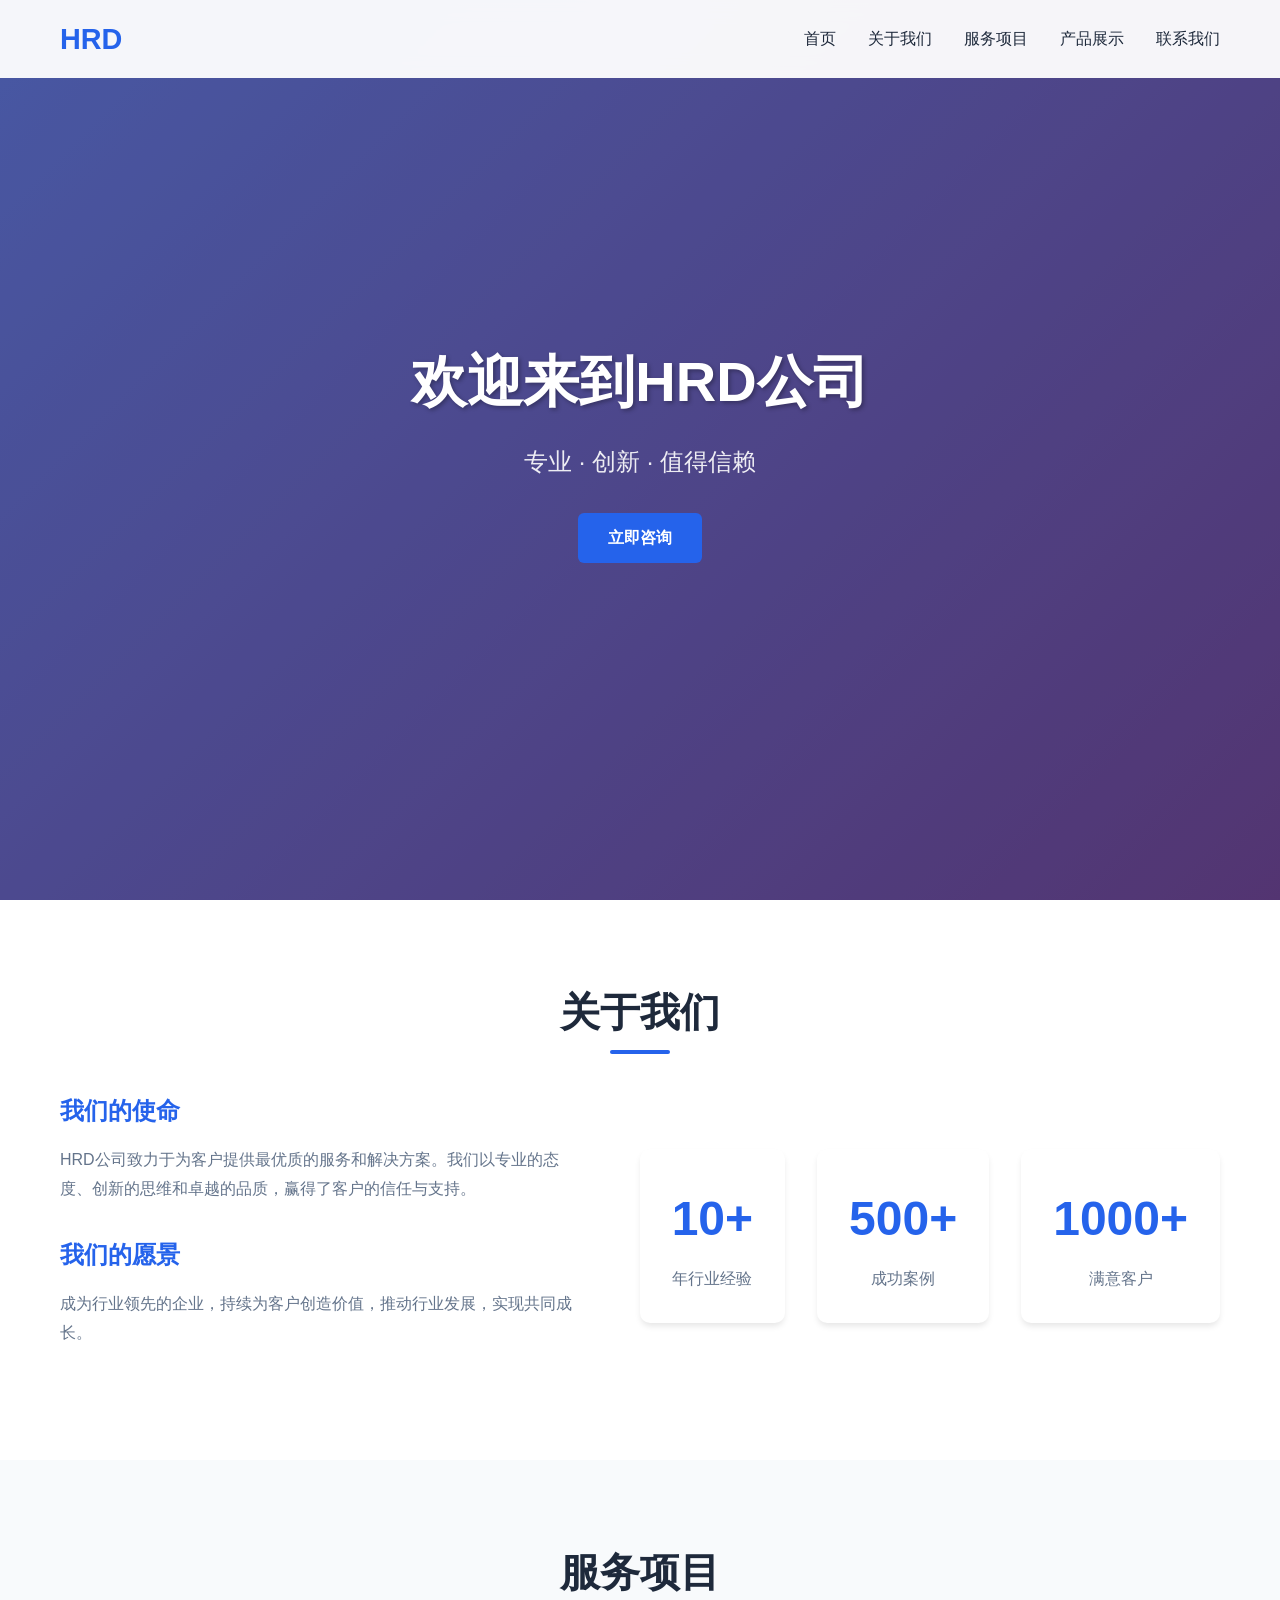
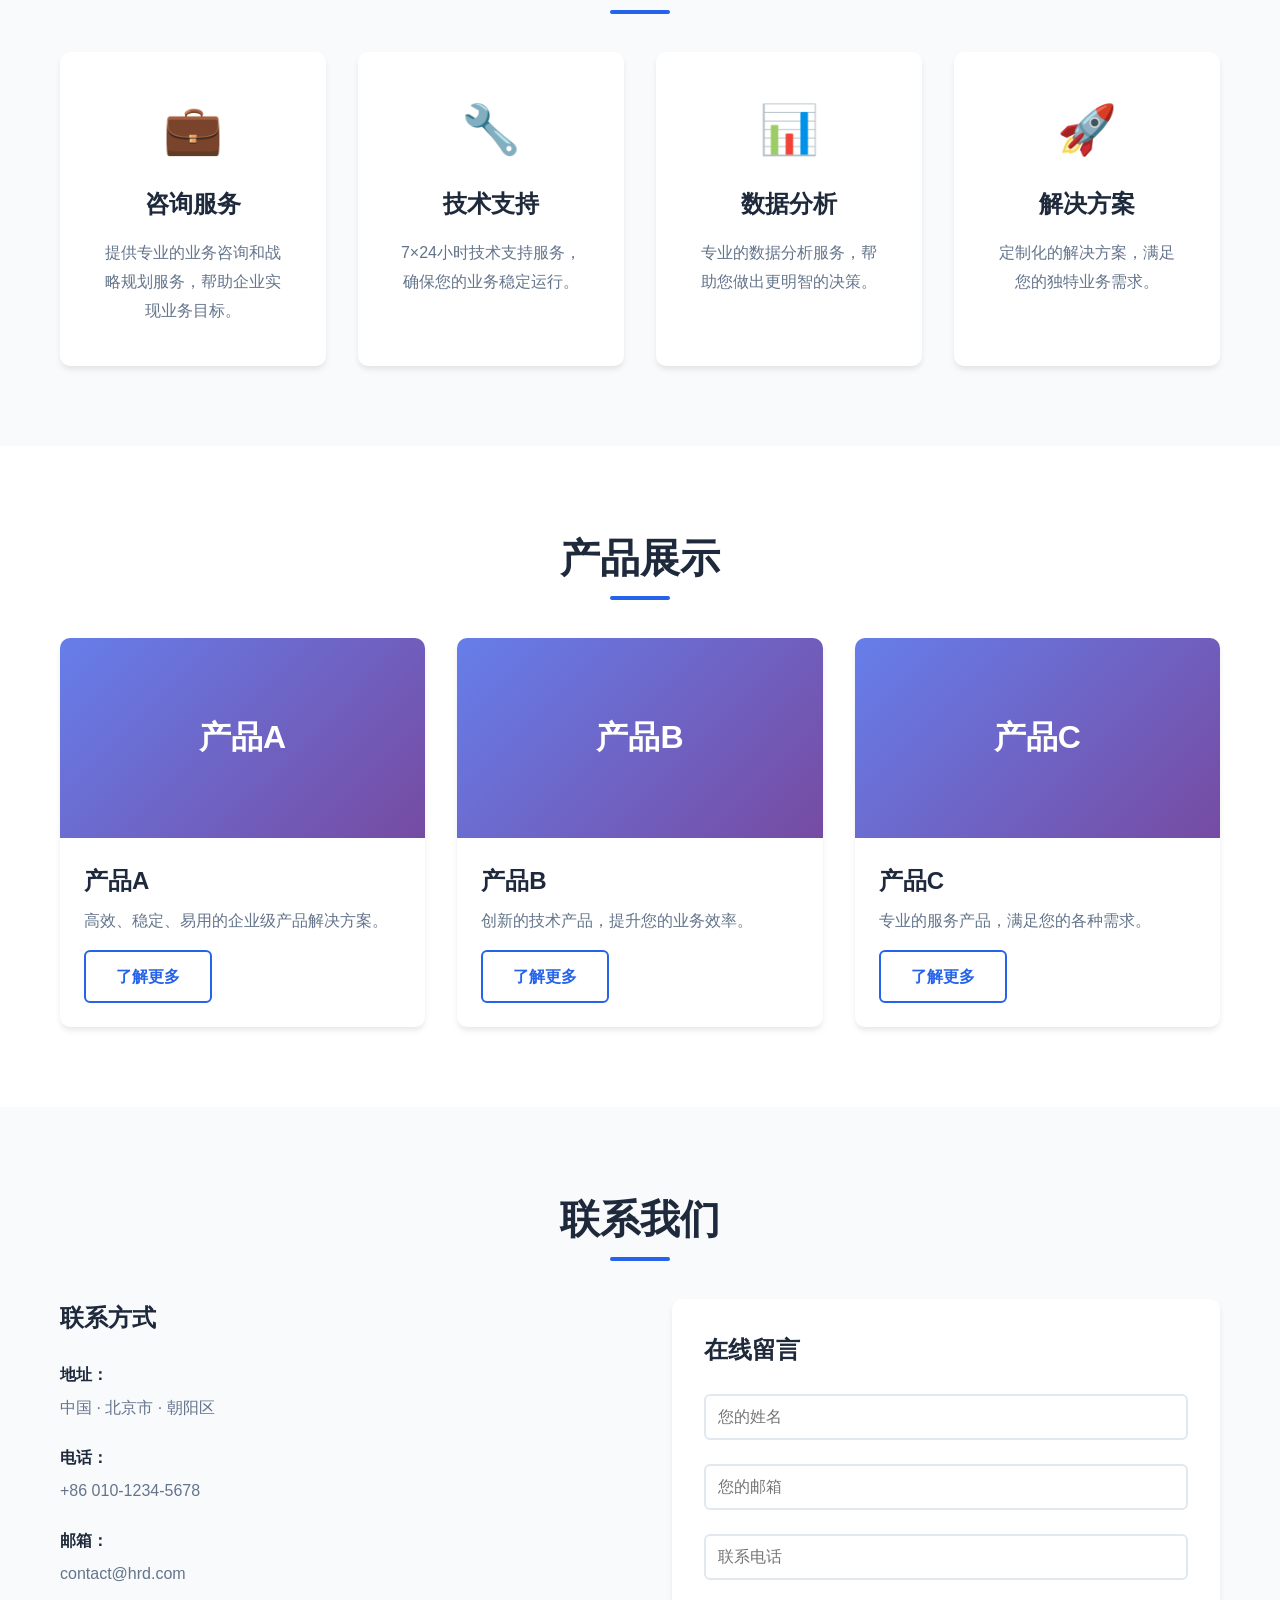
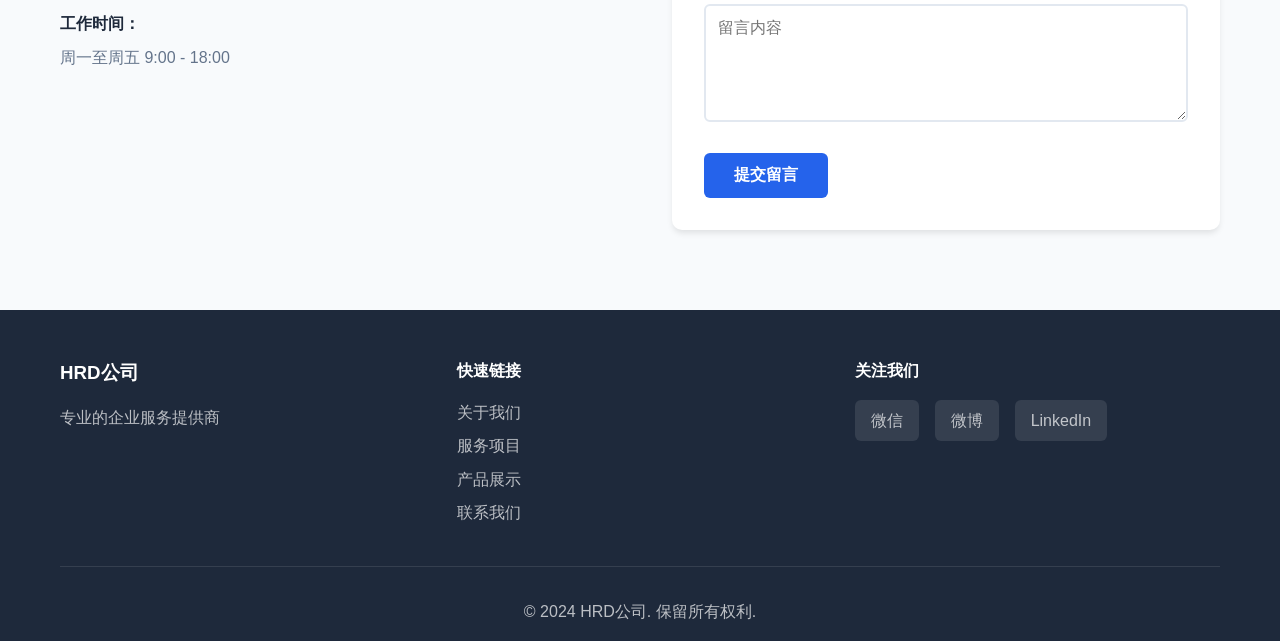
==== index.html @ 5ca5a482 "Initial commit: 鍏徃瀹樼綉" ====
<!DOCTYPE html>
<html lang="zh-CN">
<head>
    <meta charset="UTF-8">
    <meta name="viewport" content="width=device-width, initial-scale=1.0">
    <meta name="description" content="HRD公司官网 - 专业的企业服务提供商">
    <title>HRD公司 - 官方网站</title>
    <link rel="stylesheet" href="styles.css">
</head>
<body>
    <!-- 导航栏 -->
    <nav class="navbar">
        <div class="container">
            <div class="nav-brand">
                <h1>HRD</h1>
            </div>
            <ul class="nav-menu" id="navMenu">
                <li><a href="#home">首页</a></li>
                <li><a href="#about">关于我们</a></li>
                <li><a href="#services">服务项目</a></li>
                <li><a href="#products">产品展示</a></li>
                <li><a href="#contact">联系我们</a></li>
            </ul>
            <div class="hamburger" id="hamburger">
                <span></span>
                <span></span>
                <span></span>
            </div>
        </div>
    </nav>

    <!-- 首页横幅 -->
    <section id="home" class="hero">
        <div class="hero-content">
            <h1 class="hero-title">欢迎来到HRD公司</h1>
            <p class="hero-subtitle">专业 · 创新 · 值得信赖</p>
            <a href="#contact" class="btn btn-primary">立即咨询</a>
        </div>
        <div class="hero-overlay"></div>
    </section>

    <!-- 关于我们 -->
    <section id="about" class="section">
        <div class="container">
            <h2 class="section-title">关于我们</h2>
            <div class="about-content">
                <div class="about-text">
                    <h3>我们的使命</h3>
                    <p>HRD公司致力于为客户提供最优质的服务和解决方案。我们以专业的态度、创新的思维和卓越的品质，赢得了客户的信任与支持。</p>
                    <h3>我们的愿景</h3>
                    <p>成为行业领先的企业，持续为客户创造价值，推动行业发展，实现共同成长。</p>
                </div>
                <div class="about-stats">
                    <div class="stat-item">
                        <div class="stat-number">10+</div>
                        <div class="stat-label">年行业经验</div>
                    </div>
                    <div class="stat-item">
                        <div class="stat-number">500+</div>
                        <div class="stat-label">成功案例</div>
                    </div>
                    <div class="stat-item">
                        <div class="stat-number">1000+</div>
                        <div class="stat-label">满意客户</div>
                    </div>
                </div>
            </div>
        </div>
    </section>

    <!-- 服务项目 -->
    <section id="services" class="section section-alt">
        <div class="container">
            <h2 class="section-title">服务项目</h2>
            <div class="services-grid">
                <div class="service-card">
                    <div class="service-icon">💼</div>
                    <h3>咨询服务</h3>
                    <p>提供专业的业务咨询和战略规划服务，帮助企业实现业务目标。</p>
                </div>
                <div class="service-card">
                    <div class="service-icon">🔧</div>
                    <h3>技术支持</h3>
                    <p>7×24小时技术支持服务，确保您的业务稳定运行。</p>
                </div>
                <div class="service-card">
                    <div class="service-icon">📊</div>
                    <h3>数据分析</h3>
                    <p>专业的数据分析服务，帮助您做出更明智的决策。</p>
                </div>
                <div class="service-card">
                    <div class="service-icon">🚀</div>
                    <h3>解决方案</h3>
                    <p>定制化的解决方案，满足您的独特业务需求。</p>
                </div>
            </div>
        </div>
    </section>

    <!-- 产品展示 -->
    <section id="products" class="section">
        <div class="container">
            <h2 class="section-title">产品展示</h2>
            <div class="products-grid">
                <div class="product-card">
                    <div class="product-image">
                        <div class="product-placeholder">产品A</div>
                    </div>
                    <div class="product-info">
                        <h3>产品A</h3>
                        <p>高效、稳定、易用的企业级产品解决方案。</p>
                        <a href="#" class="btn btn-secondary">了解更多</a>
                    </div>
                </div>
                <div class="product-card">
                    <div class="product-image">
                        <div class="product-placeholder">产品B</div>
                    </div>
                    <div class="product-info">
                        <h3>产品B</h3>
                        <p>创新的技术产品，提升您的业务效率。</p>
                        <a href="#" class="btn btn-secondary">了解更多</a>
                    </div>
                </div>
                <div class="product-card">
                    <div class="product-image">
                        <div class="product-placeholder">产品C</div>
                    </div>
                    <div class="product-info">
                        <h3>产品C</h3>
                        <p>专业的服务产品，满足您的各种需求。</p>
                        <a href="#" class="btn btn-secondary">了解更多</a>
                    </div>
                </div>
            </div>
        </div>
    </section>

    <!-- 联系我们 -->
    <section id="contact" class="section section-alt">
        <div class="container">
            <h2 class="section-title">联系我们</h2>
            <div class="contact-content">
                <div class="contact-info">
                    <h3>联系方式</h3>
                    <div class="contact-item">
                        <strong>地址：</strong>
                        <p>中国 · 北京市 · 朝阳区</p>
                    </div>
                    <div class="contact-item">
                        <strong>电话：</strong>
                        <p>+86 010-1234-5678</p>
                    </div>
                    <div class="contact-item">
                        <strong>邮箱：</strong>
                        <p>contact@hrd.com</p>
                    </div>
                    <div class="contact-item">
                        <strong>工作时间：</strong>
                        <p>周一至周五 9:00 - 18:00</p>
                    </div>
                </div>
                <div class="contact-form">
                    <h3>在线留言</h3>
                    <form id="contactForm">
                        <div class="form-group">
                            <input type="text" id="name" placeholder="您的姓名" required>
                        </div>
                        <div class="form-group">
                            <input type="email" id="email" placeholder="您的邮箱" required>
                        </div>
                        <div class="form-group">
                            <input type="tel" id="phone" placeholder="联系电话">
                        </div>
                        <div class="form-group">
                            <textarea id="message" rows="5" placeholder="留言内容" required></textarea>
                        </div>
                        <button type="submit" class="btn btn-primary">提交留言</button>
                    </form>
                </div>
            </div>
        </div>
    </section>

    <!-- 页脚 -->
    <footer class="footer">
        <div class="container">
            <div class="footer-content">
                <div class="footer-section">
                    <h3>HRD公司</h3>
                    <p>专业的企业服务提供商</p>
                </div>
                <div class="footer-section">
                    <h4>快速链接</h4>
                    <ul>
                        <li><a href="#about">关于我们</a></li>
                        <li><a href="#services">服务项目</a></li>
                        <li><a href="#products">产品展示</a></li>
                        <li><a href="#contact">联系我们</a></li>
                    </ul>
                </div>
                <div class="footer-section">
                    <h4>关注我们</h4>
                    <div class="social-links">
                        <a href="#" aria-label="微信">微信</a>
                        <a href="#" aria-label="微博">微博</a>
                        <a href="#" aria-label="LinkedIn">LinkedIn</a>
                    </div>
                </div>
            </div>
            <div class="footer-bottom">
                <p>&copy; 2024 HRD公司. 保留所有权利.</p>
            </div>
        </div>
    </footer>

    <script src="script.js"></script>
</body>
</html>
---- styles.css ----
/* 全局样式 */
* {
    margin: 0;
    padding: 0;
    box-sizing: border-box;
}

:root {
    --primary-color: #2563eb;
    --secondary-color: #64748b;
    --accent-color: #f59e0b;
    --text-color: #1e293b;
    --text-light: #64748b;
    --bg-color: #ffffff;
    --bg-alt: #f8fafc;
    --border-color: #e2e8f0;
    --shadow: 0 4px 6px -1px rgba(0, 0, 0, 0.1);
    --shadow-lg: 0 10px 15px -3px rgba(0, 0, 0, 0.1);
}

html {
    scroll-behavior: smooth;
}

body {
    font-family: -apple-system, BlinkMacSystemFont, 'Segoe UI', 'PingFang SC', 'Hiragino Sans GB', 'Microsoft YaHei', sans-serif;
    color: var(--text-color);
    line-height: 1.6;
    overflow-x: hidden;
}

.container {
    max-width: 1200px;
    margin: 0 auto;
    padding: 0 20px;
}

/* 导航栏 */
.navbar {
    position: fixed;
    top: 0;
    width: 100%;
    background: rgba(255, 255, 255, 0.95);
    backdrop-filter: blur(10px);
    box-shadow: var(--shadow);
    z-index: 1000;
    transition: all 0.3s ease;
}

.navbar .container {
    display: flex;
    justify-content: space-between;
    align-items: center;
    padding: 1rem 20px;
}

.nav-brand h1 {
    color: var(--primary-color);
    font-size: 1.8rem;
    font-weight: 700;
}

.nav-menu {
    display: flex;
    list-style: none;
    gap: 2rem;
}

.nav-menu a {
    text-decoration: none;
    color: var(--text-color);
    font-weight: 500;
    transition: color 0.3s ease;
    position: relative;
}

.nav-menu a:hover {
    color: var(--primary-color);
}

.nav-menu a::after {
    content: '';
    position: absolute;
    bottom: -5px;
    left: 0;
    width: 0;
    height: 2px;
    background: var(--primary-color);
    transition: width 0.3s ease;
}

.nav-menu a:hover::after {
    width: 100%;
}

.hamburger {
    display: none;
    flex-direction: column;
    cursor: pointer;
    gap: 4px;
}

.hamburger span {
    width: 25px;
    height: 3px;
    background: var(--text-color);
    transition: all 0.3s ease;
}

/* 首页横幅 */
.hero {
    position: relative;
    height: 100vh;
    display: flex;
    align-items: center;
    justify-content: center;
    background: linear-gradient(135deg, #667eea 0%, #764ba2 100%);
    color: white;
    text-align: center;
    overflow: hidden;
}

.hero-overlay {
    position: absolute;
    top: 0;
    left: 0;
    right: 0;
    bottom: 0;
    background: rgba(0, 0, 0, 0.3);
}

.hero-content {
    position: relative;
    z-index: 1;
    animation: fadeInUp 1s ease;
}

.hero-title {
    font-size: 3.5rem;
    font-weight: 700;
    margin-bottom: 1rem;
    text-shadow: 2px 2px 4px rgba(0, 0, 0, 0.3);
}

.hero-subtitle {
    font-size: 1.5rem;
    margin-bottom: 2rem;
    opacity: 0.9;
}

/* 按钮样式 */
.btn {
    display: inline-block;
    padding: 12px 30px;
    border-radius: 6px;
    text-decoration: none;
    font-weight: 600;
    transition: all 0.3s ease;
    border: none;
    cursor: pointer;
    font-size: 1rem;
}

.btn-primary {
    background: var(--primary-color);
    color: white;
}

.btn-primary:hover {
    background: #1d4ed8;
    transform: translateY(-2px);
    box-shadow: var(--shadow-lg);
}

.btn-secondary {
    background: transparent;
    color: var(--primary-color);
    border: 2px solid var(--primary-color);
}

.btn-secondary:hover {
    background: var(--primary-color);
    color: white;
}

/* 章节样式 */
.section {
    padding: 80px 0;
}

.section-alt {
    background: var(--bg-alt);
}

.section-title {
    text-align: center;
    font-size: 2.5rem;
    margin-bottom: 3rem;
    color: var(--text-color);
    position: relative;
}

.section-title::after {
    content: '';
    position: absolute;
    bottom: -10px;
    left: 50%;
    transform: translateX(-50%);
    width: 60px;
    height: 4px;
    background: var(--primary-color);
    border-radius: 2px;
}

/* 关于我们 */
.about-content {
    display: grid;
    grid-template-columns: 1fr 1fr;
    gap: 4rem;
    align-items: center;
}

.about-text h3 {
    font-size: 1.5rem;
    margin-bottom: 1rem;
    color: var(--primary-color);
}

.about-text p {
    margin-bottom: 2rem;
    color: var(--text-light);
    line-height: 1.8;
}

.about-stats {
    display: grid;
    grid-template-columns: repeat(3, 1fr);
    gap: 2rem;
}

.stat-item {
    text-align: center;
    padding: 2rem;
    background: white;
    border-radius: 10px;
    box-shadow: var(--shadow);
    transition: transform 0.3s ease;
}

.stat-item:hover {
    transform: translateY(-5px);
}

.stat-number {
    font-size: 3rem;
    font-weight: 700;
    color: var(--primary-color);
    margin-bottom: 0.5rem;
}

.stat-label {
    color: var(--text-light);
    font-size: 1rem;
}

/* 服务项目 */
.services-grid {
    display: grid;
    grid-template-columns: repeat(auto-fit, minmax(250px, 1fr));
    gap: 2rem;
}

.service-card {
    background: white;
    padding: 2.5rem;
    border-radius: 10px;
    text-align: center;
    box-shadow: var(--shadow);
    transition: all 0.3s ease;
}

.service-card:hover {
    transform: translateY(-10px);
    box-shadow: var(--shadow-lg);
}

.service-icon {
    font-size: 3rem;
    margin-bottom: 1rem;
}

.service-card h3 {
    font-size: 1.5rem;
    margin-bottom: 1rem;
    color: var(--text-color);
}

.service-card p {
    color: var(--text-light);
    line-height: 1.8;
}

/* 产品展示 */
.products-grid {
    display: grid;
    grid-template-columns: repeat(auto-fit, minmax(300px, 1fr));
    gap: 2rem;
}

.product-card {
    background: white;
    border-radius: 10px;
    overflow: hidden;
    box-shadow: var(--shadow);
    transition: all 0.3s ease;
}

.product-card:hover {
    transform: translateY(-5px);
    box-shadow: var(--shadow-lg);
}

.product-image {
    height: 200px;
    background: linear-gradient(135deg, #667eea 0%, #764ba2 100%);
    display: flex;
    align-items: center;
    justify-content: center;
}

.product-placeholder {
    color: white;
    font-size: 2rem;
    font-weight: 600;
}

.product-info {
    padding: 1.5rem;
}

.product-info h3 {
    font-size: 1.5rem;
    margin-bottom: 0.5rem;
    color: var(--text-color);
}

.product-info p {
    color: var(--text-light);
    margin-bottom: 1rem;
}

/* 联系我们 */
.contact-content {
    display: grid;
    grid-template-columns: 1fr 1fr;
    gap: 4rem;
}

.contact-info h3,
.contact-form h3 {
    font-size: 1.5rem;
    margin-bottom: 1.5rem;
    color: var(--text-color);
}

.contact-item {
    margin-bottom: 1.5rem;
}

.contact-item strong {
    display: block;
    margin-bottom: 0.5rem;
    color: var(--text-color);
}

.contact-item p {
    color: var(--text-light);
}

.contact-form {
    background: white;
    padding: 2rem;
    border-radius: 10px;
    box-shadow: var(--shadow);
}

.form-group {
    margin-bottom: 1.5rem;
}

.form-group input,
.form-group textarea {
    width: 100%;
    padding: 12px;
    border: 2px solid var(--border-color);
    border-radius: 6px;
    font-size: 1rem;
    font-family: inherit;
    transition: border-color 0.3s ease;
}

.form-group input:focus,
.form-group textarea:focus {
    outline: none;
    border-color: var(--primary-color);
}

.form-group textarea {
    resize: vertical;
}

/* 页脚 */
.footer {
    background: var(--text-color);
    color: white;
    padding: 3rem 0 1rem;
}

.footer-content {
    display: grid;
    grid-template-columns: repeat(auto-fit, minmax(200px, 1fr));
    gap: 2rem;
    margin-bottom: 2rem;
}

.footer-section h3,
.footer-section h4 {
    margin-bottom: 1rem;
}

.footer-section p {
    color: rgba(255, 255, 255, 0.7);
    line-height: 1.8;
}

.footer-section ul {
    list-style: none;
}

.footer-section ul li {
    margin-bottom: 0.5rem;
}

.footer-section a {
    color: rgba(255, 255, 255, 0.7);
    text-decoration: none;
    transition: color 0.3s ease;
}

.footer-section a:hover {
    color: white;
}

.social-links {
    display: flex;
    gap: 1rem;
}

.social-links a {
    padding: 8px 16px;
    background: rgba(255, 255, 255, 0.1);
    border-radius: 6px;
    transition: background 0.3s ease;
}

.social-links a:hover {
    background: rgba(255, 255, 255, 0.2);
}

.footer-bottom {
    text-align: center;
    padding-top: 2rem;
    border-top: 1px solid rgba(255, 255, 255, 0.1);
    color: rgba(255, 255, 255, 0.7);
}

/* 动画 */
@keyframes fadeInUp {
    from {
        opacity: 0;
        transform: translateY(30px);
    }
    to {
        opacity: 1;
        transform: translateY(0);
    }
}

/* 响应式设计 */
@media (max-width: 768px) {
    .hamburger {
        display: flex;
    }

    .nav-menu {
        position: fixed;
        left: -100%;
        top: 70px;
        flex-direction: column;
        background: white;
        width: 100%;
        text-align: center;
        transition: left 0.3s ease;
        box-shadow: var(--shadow);
        padding: 2rem 0;
    }

    .nav-menu.active {
        left: 0;
    }

    .hero-title {
        font-size: 2.5rem;
    }

    .hero-subtitle {
        font-size: 1.2rem;
    }

    .about-content,
    .contact-content {
        grid-template-columns: 1fr;
    }

    .about-stats {
        grid-template-columns: 1fr;
    }

    .section-title {
        font-size: 2rem;
    }

    .section {
        padding: 60px 0;
    }
}

@media (max-width: 480px) {
    .hero-title {
        font-size: 2rem;
    }

    .services-grid,
    .products-grid {
        grid-template-columns: 1fr;
    }
}
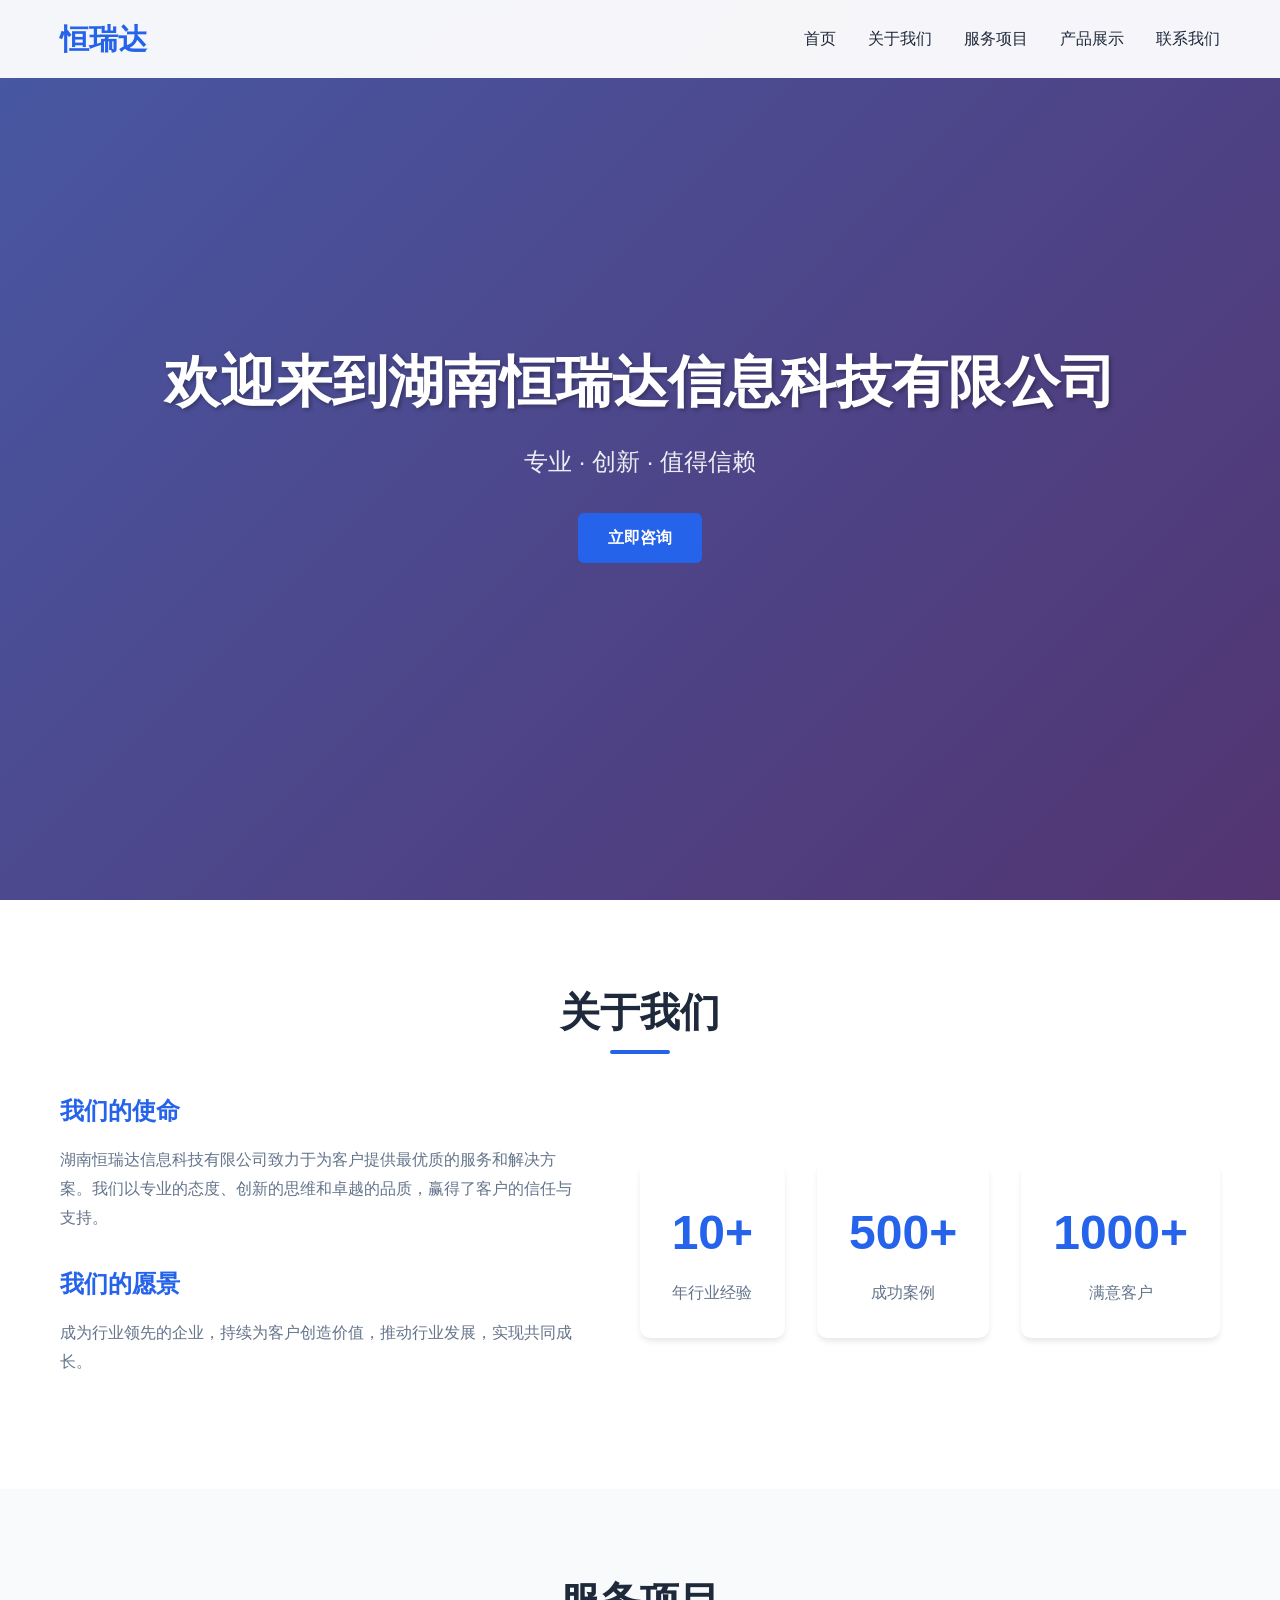
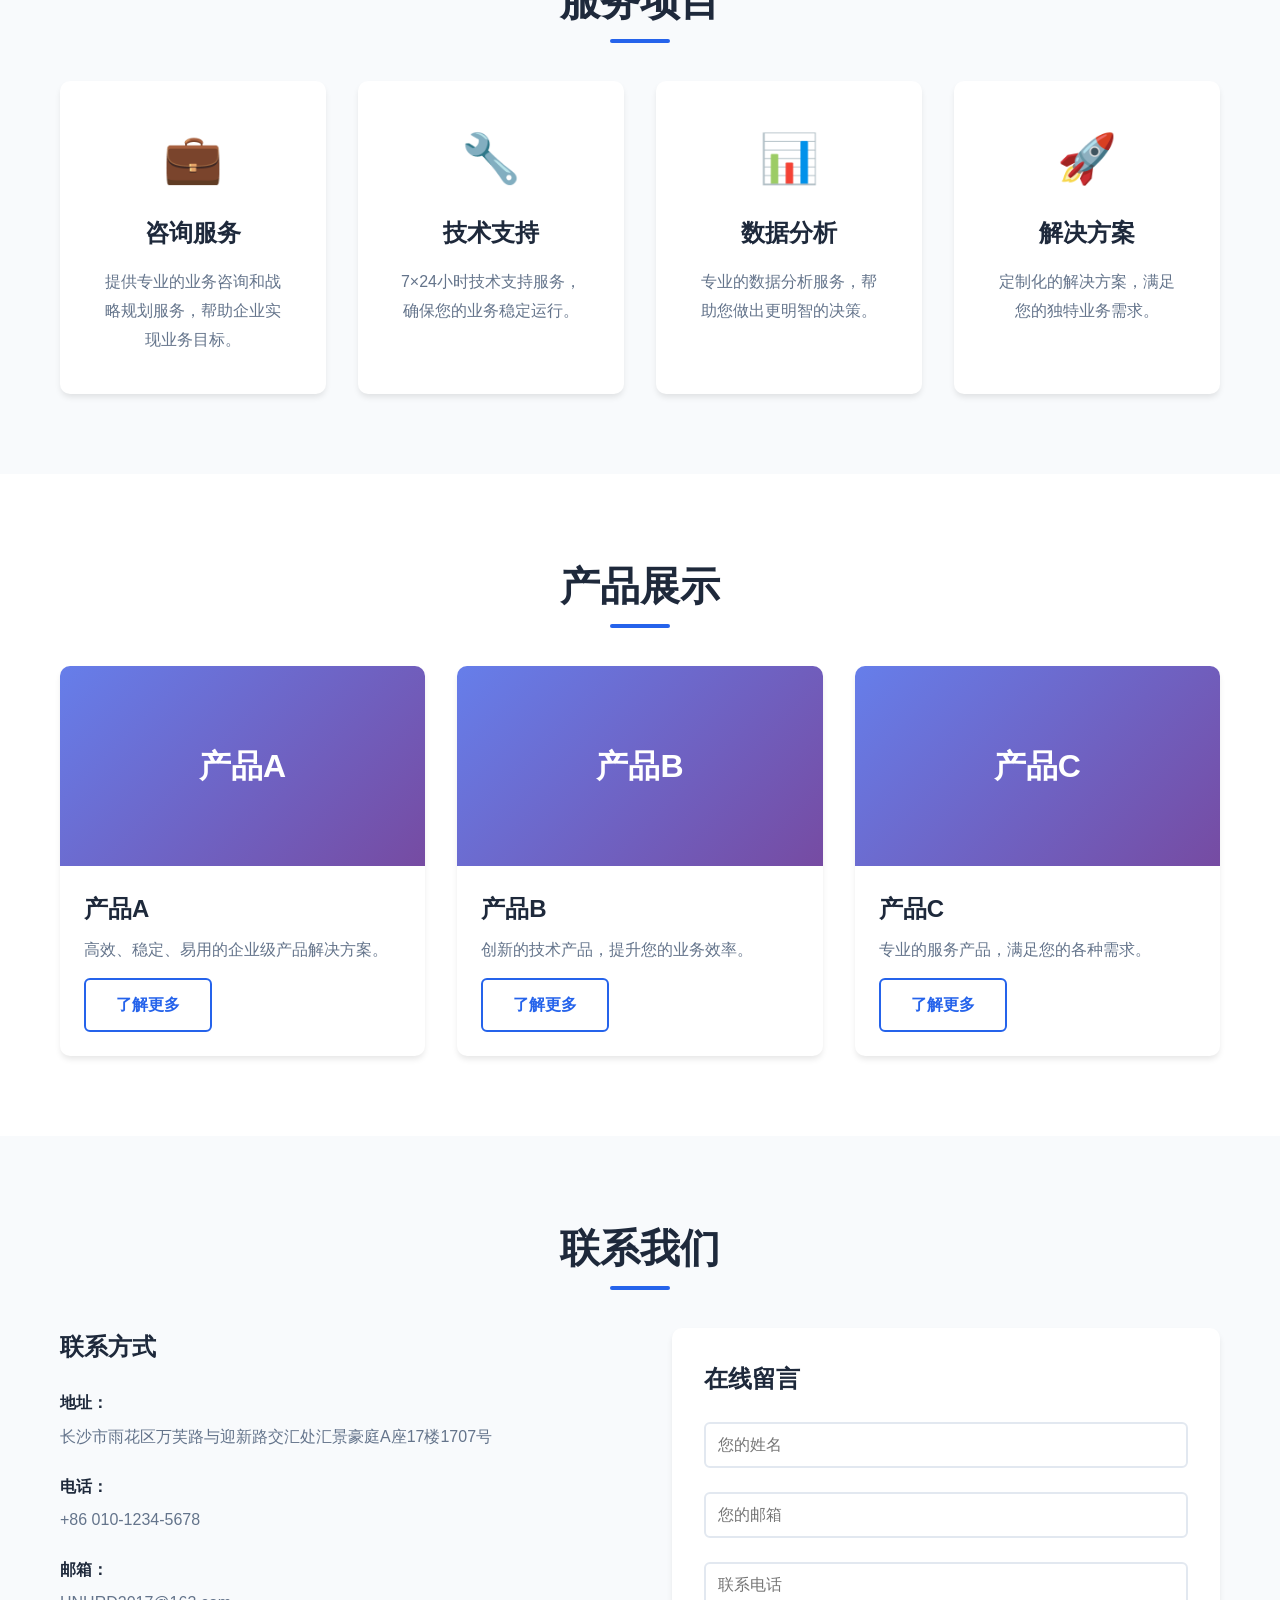
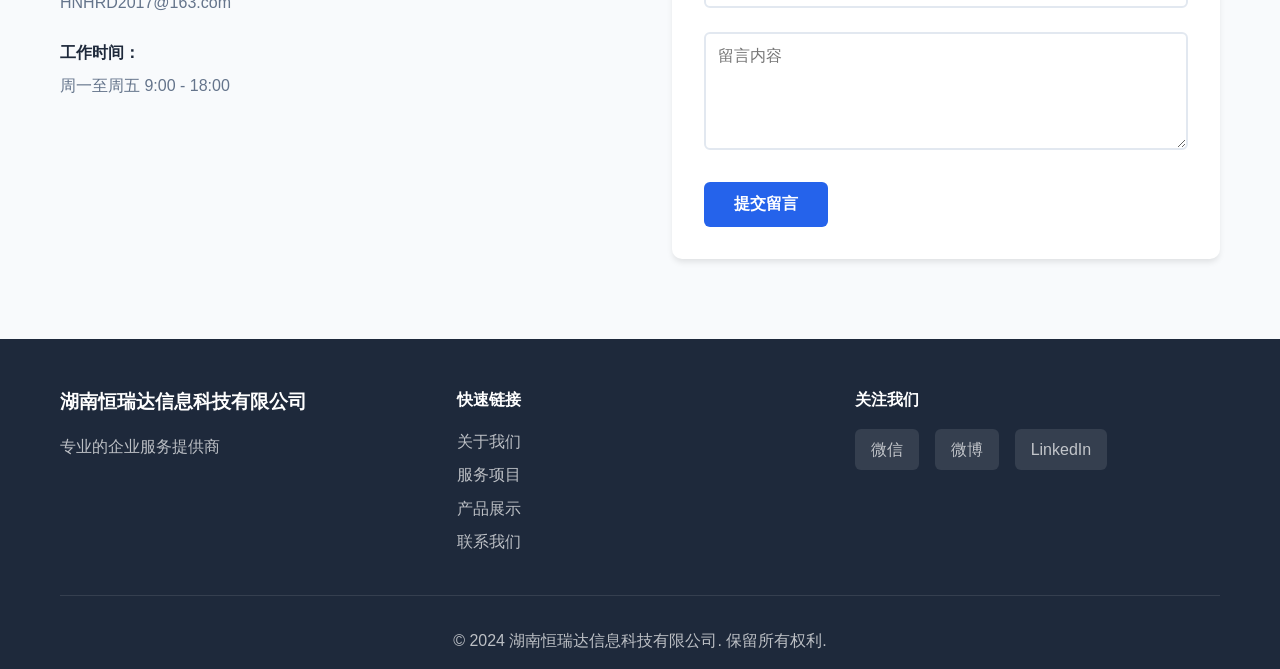
==== commit e89f47d2: "鏇存柊鍏徃淇℃伅锛氭箹鍗楁亽鐟炶揪淇℃伅绉戞妧鏈夐檺鍏徃" ====
--- a/index.html
+++ b/index.html
@@ -3,8 +3,8 @@
 <head>
     <meta charset="UTF-8">
     <meta name="viewport" content="width=device-width, initial-scale=1.0">
-    <meta name="description" content="HRD公司官网 - 专业的企业服务提供商">
-    <title>HRD公司 - 官方网站</title>
+    <meta name="description" content="湖南恒瑞达信息科技有限公司官网 - 专业的企业服务提供商">
+    <title>湖南恒瑞达信息科技有限公司 - 官方网站</title>
     <link rel="stylesheet" href="styles.css">
 </head>
 <body>
@@ -12,7 +12,7 @@
     <nav class="navbar">
         <div class="container">
             <div class="nav-brand">
-                <h1>HRD</h1>
+                <h1>恒瑞达</h1>
             </div>
             <ul class="nav-menu" id="navMenu">
                 <li><a href="#home">首页</a></li>
@@ -32,7 +32,7 @@
     <!-- 首页横幅 -->
     <section id="home" class="hero">
         <div class="hero-content">
-            <h1 class="hero-title">欢迎来到HRD公司</h1>
+            <h1 class="hero-title">欢迎来到湖南恒瑞达信息科技有限公司</h1>
             <p class="hero-subtitle">专业 · 创新 · 值得信赖</p>
             <a href="#contact" class="btn btn-primary">立即咨询</a>
         </div>
@@ -46,7 +46,7 @@
             <div class="about-content">
                 <div class="about-text">
                     <h3>我们的使命</h3>
-                    <p>HRD公司致力于为客户提供最优质的服务和解决方案。我们以专业的态度、创新的思维和卓越的品质，赢得了客户的信任与支持。</p>
+                    <p>湖南恒瑞达信息科技有限公司致力于为客户提供最优质的服务和解决方案。我们以专业的态度、创新的思维和卓越的品质，赢得了客户的信任与支持。</p>
                     <h3>我们的愿景</h3>
                     <p>成为行业领先的企业，持续为客户创造价值，推动行业发展，实现共同成长。</p>
                 </div>
@@ -145,7 +145,7 @@
                     <h3>联系方式</h3>
                     <div class="contact-item">
                         <strong>地址：</strong>
-                        <p>中国 · 北京市 · 朝阳区</p>
+                        <p>长沙市雨花区万芙路与迎新路交汇处汇景豪庭A座17楼1707号</p>
                     </div>
                     <div class="contact-item">
                         <strong>电话：</strong>
@@ -153,7 +153,7 @@
                     </div>
                     <div class="contact-item">
                         <strong>邮箱：</strong>
-                        <p>contact@hrd.com</p>
+                        <p>HNHRD2017@163.com</p>
                     </div>
                     <div class="contact-item">
                         <strong>工作时间：</strong>
@@ -187,7 +187,7 @@
         <div class="container">
             <div class="footer-content">
                 <div class="footer-section">
-                    <h3>HRD公司</h3>
+                    <h3>湖南恒瑞达信息科技有限公司</h3>
                     <p>专业的企业服务提供商</p>
                 </div>
                 <div class="footer-section">
@@ -209,7 +209,7 @@
                 </div>
             </div>
             <div class="footer-bottom">
-                <p>&copy; 2024 HRD公司. 保留所有权利.</p>
+                <p>&copy; 2024 湖南恒瑞达信息科技有限公司. 保留所有权利.</p>
             </div>
         </div>
     </footer>
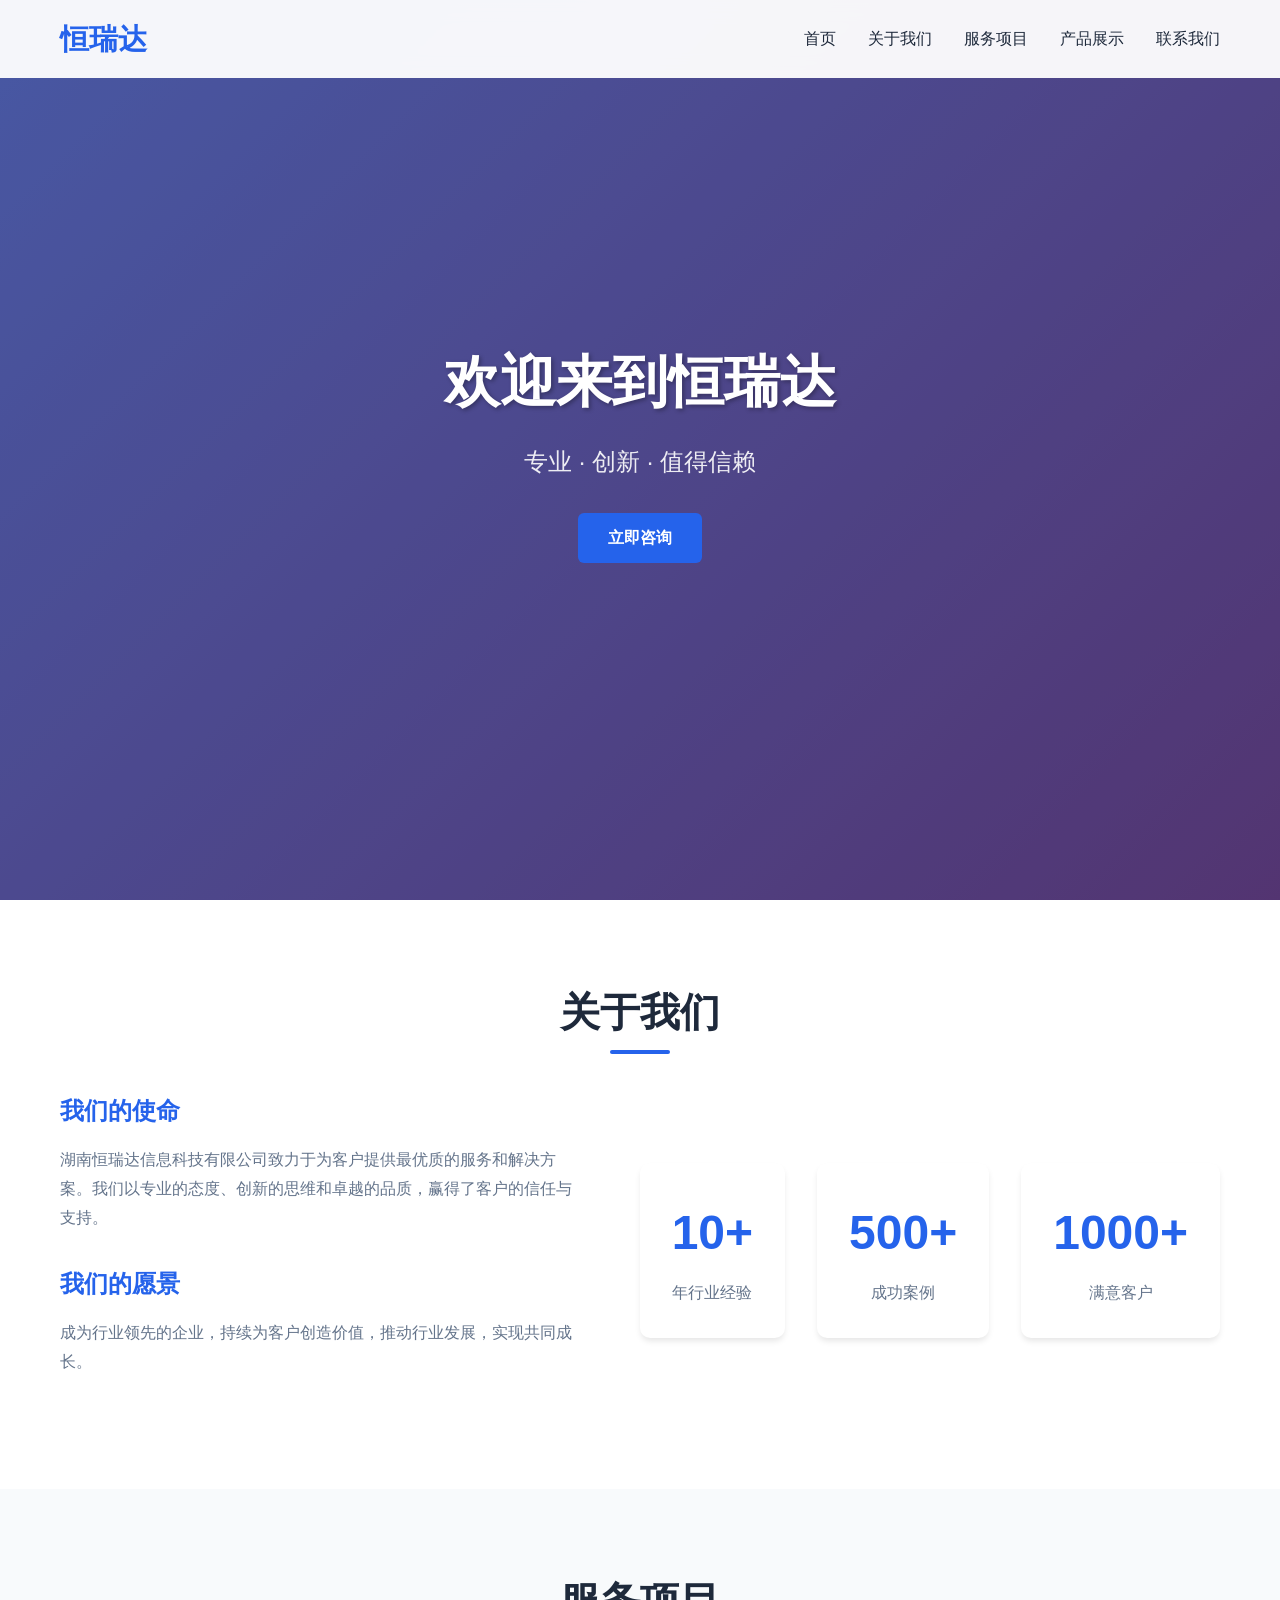
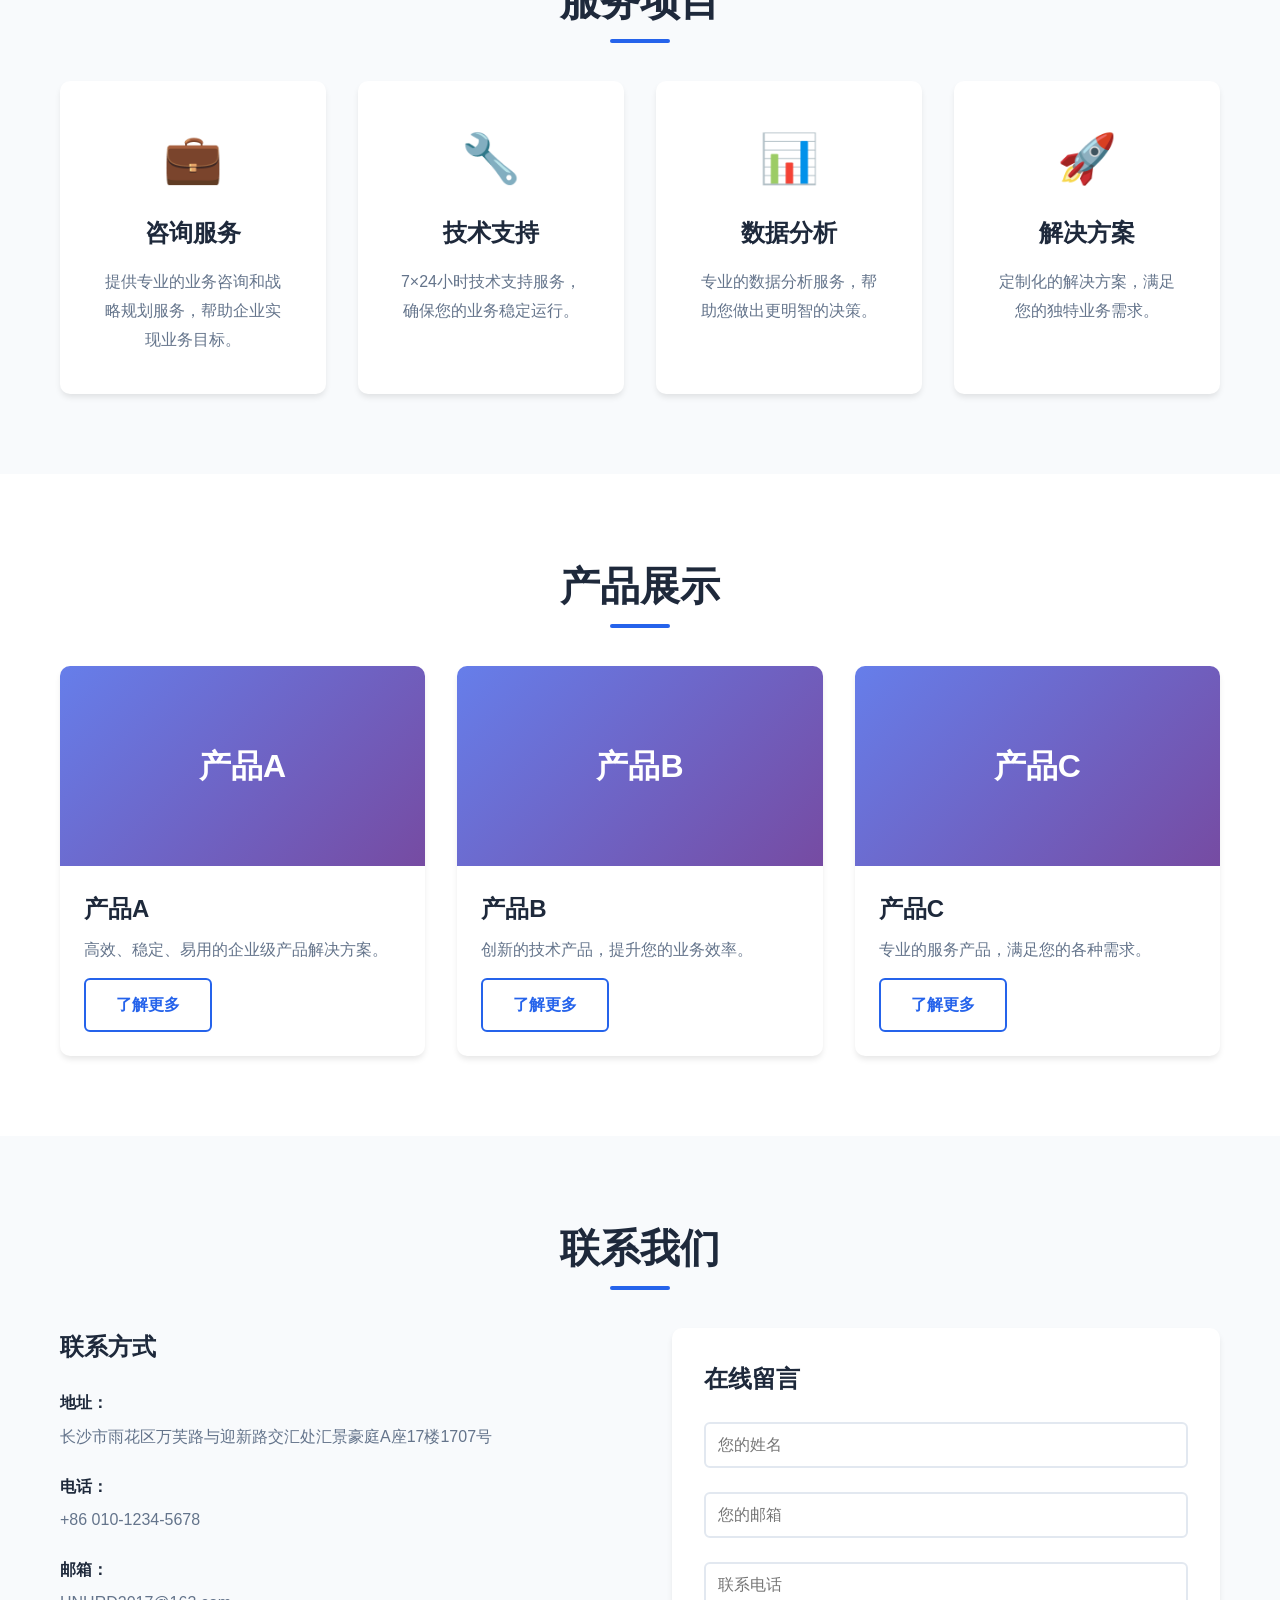
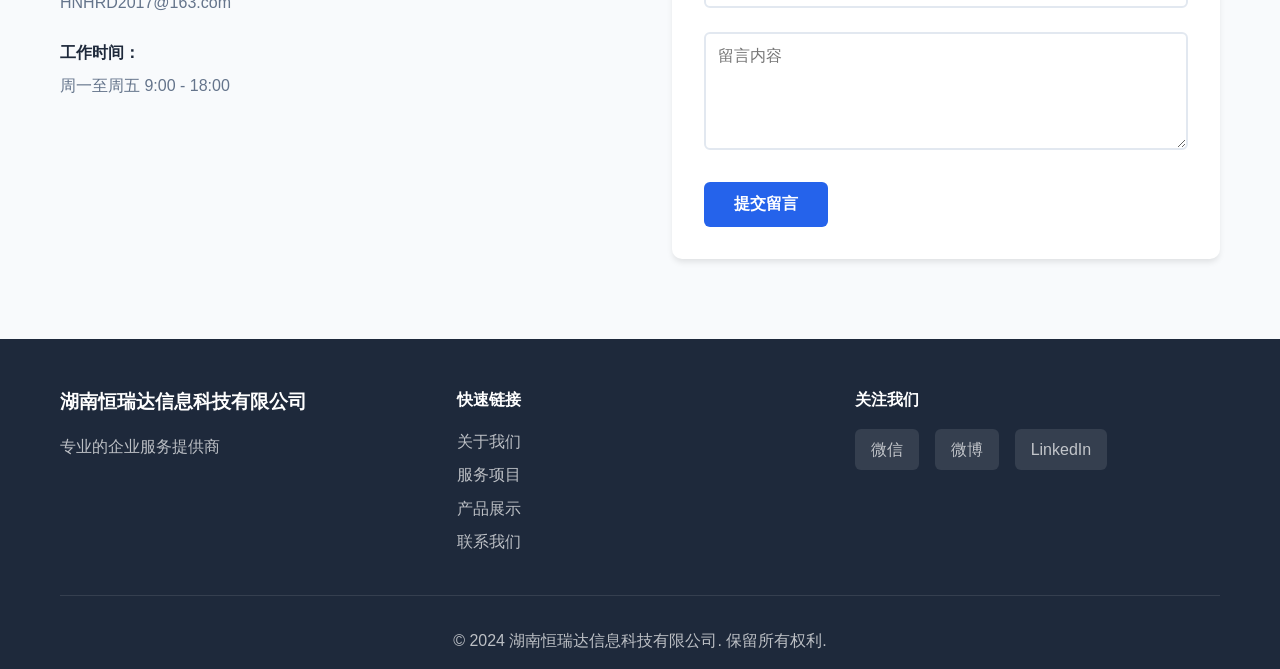
==== commit 8309cdf9: "更新" ====
--- a/index.html
+++ b/index.html
@@ -32,7 +32,7 @@
     <!-- 首页横幅 -->
     <section id="home" class="hero">
         <div class="hero-content">
-            <h1 class="hero-title">欢迎来到湖南恒瑞达信息科技有限公司</h1>
+            <h1 class="hero-title">欢迎来到恒瑞达</h1>
             <p class="hero-subtitle">专业 · 创新 · 值得信赖</p>
             <a href="#contact" class="btn btn-primary">立即咨询</a>
         </div>
